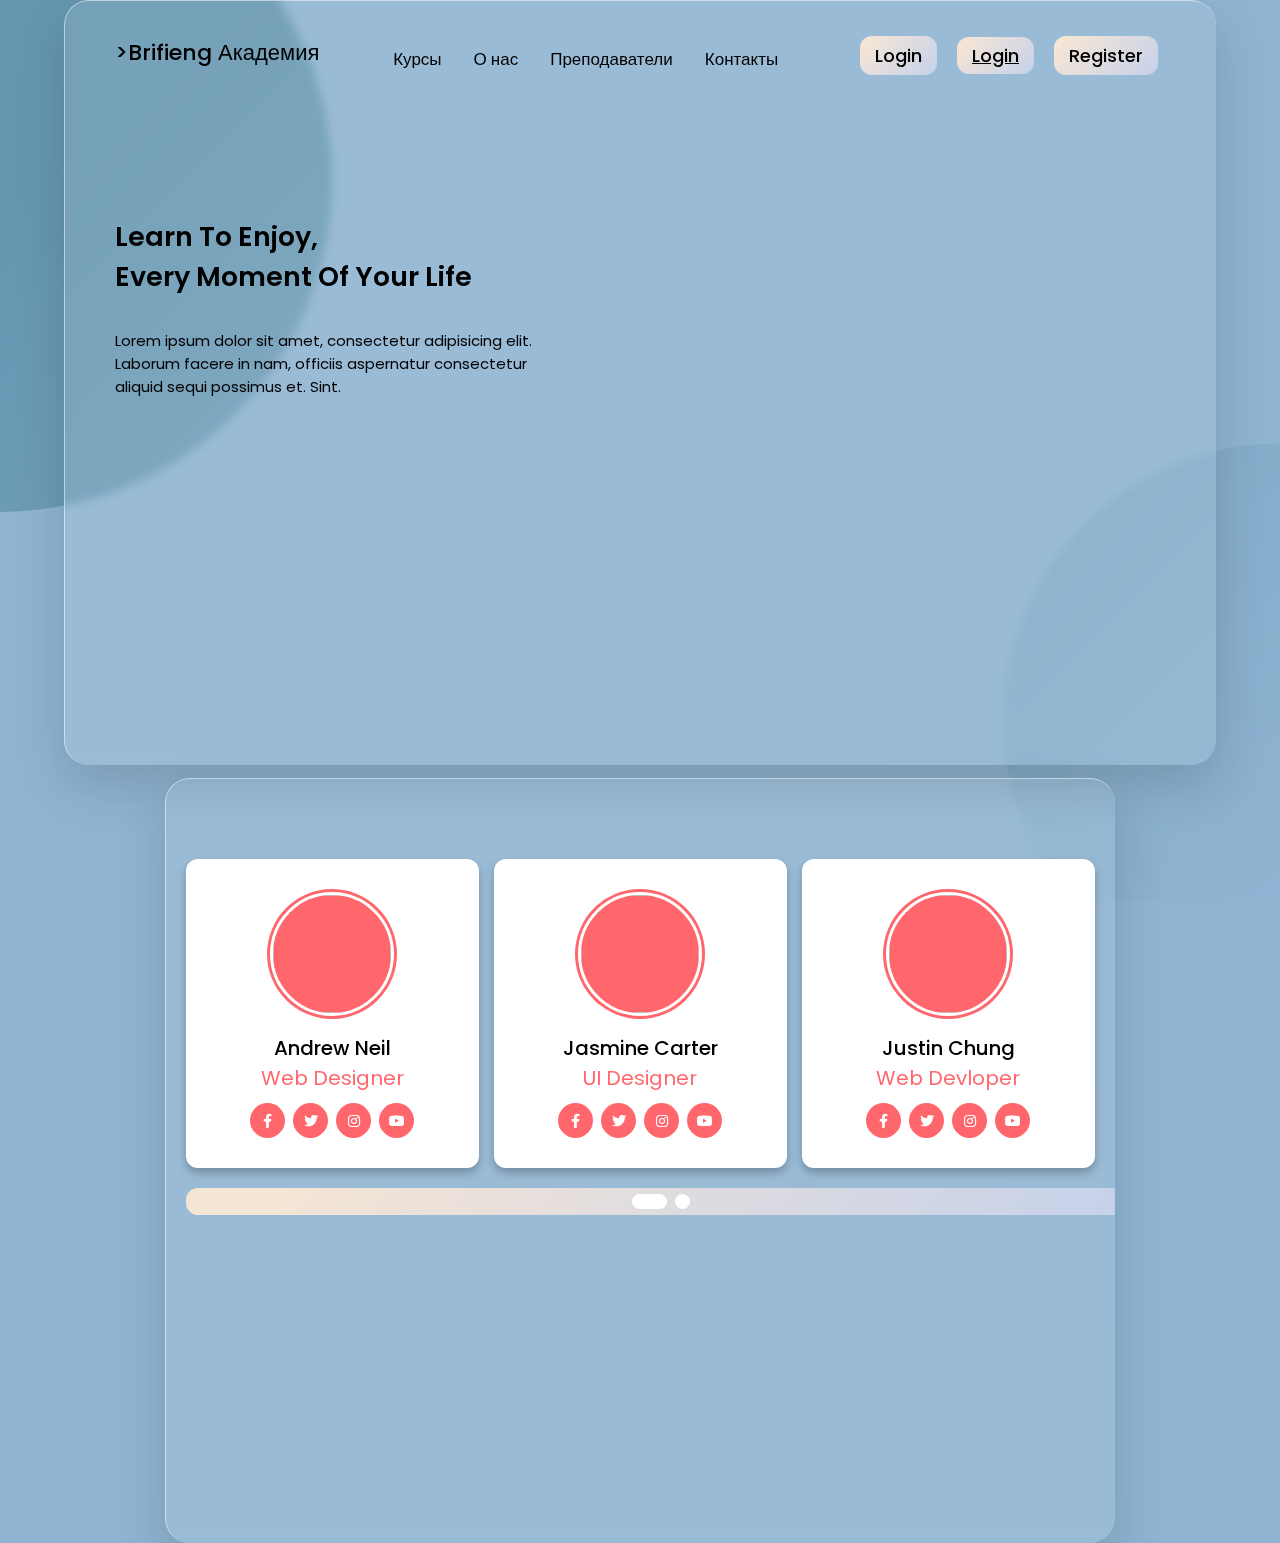
==== index.html @ 3c08ed1f "Add files via upload" ====
<!DOCTYPE html>
<html lang="ru" dir="ltr">
  <head>
    <meta charset="UTF-8">
    <title> Briefing Academy | CodingLab </title>
    <link rel="stylesheet" href="style-of-main.css">
    <link rel="stylesheet" href="style-of-card.css">
    <link rel="stylesheet" href="https://cdnjs.cloudflare.com/ajax/libs/font-awesome/5.15.2/css/all.min.css"/>
     <meta name="viewport" content="width=device-width, initial-scale=1.0">
   </head>
<body>

  <header>
    <nav class="navbar">
      <div class="logo"><a href="">>Brifieng Академия</a></div>
      <ul class="menu">
        <li><a href="#">Курсы</a></li>
        <li><a href="#">О нас</a></li>
        <li><a href="#">Преподаватели</a></li>
        <li><a href="#">Контакты</a></li>
      </ul>
      <div class="buttons">
        <input type="button" value="Login">
        <a href="login.html" class="button">Login</a>
        <input type="button" value="Register">
      </div>
    </nav>
    <div class="text-content">
      <h2>Learn To Enjoy,<br>Every Moment Of Your Life</h2>
      <p>Lorem ipsum dolor sit amet, consectetur adipisicing elit. Laborum facere in nam, officiis aspernatur consectetur aliquid sequi possimus et. Sint.</p>
    </div>
  </header>
  
  <div class="container">
    <input type="radio" name="dot" id="one">
    <input type="radio" name="dot" id="two">
    <div class="main-card">
      <div class="cards">
        <div class="card">
         <div class="content">
           <div class="img">
            <img src="image-teach/bogdan.jpg" alt="">
           </div>
           <div class="details">
             <div class="name">Andrew Neil</div>
             <div class="job">Web Designer</div>
           </div>
           <div class="media-icons">
             <a href="#"><i class="fab fa-facebook-f"></i></a>
             <a href="#"><i class="fab fa-twitter"></i></a>
             <a href="#"><i class="fab fa-instagram"></i></a>
             <a href="#"><i class="fab fa-youtube"></i></a>
           </div>
         </div>
        </div>
        <div class="card">
         <div class="content">
           <div class="img">
            <img src="image-teach/ilyas.jpg" alt="">
           </div>
           <div class="details">
             <div class="name">Jasmine Carter</div>
             <div class="job">UI Designer</div>
           </div>
           <div class="media-icons">
             <a href="#"><i class="fab fa-facebook-f"></i></a>
             <a href="#"><i class="fab fa-twitter"></i></a>
             <a href="#"><i class="fab fa-instagram"></i></a>
             <a href="#"><i class="fab fa-youtube"></i></a>
           </div>
         </div>
        </div>
        <div class="card">
         <div class="content">
           <div class="img">
            <img src="images/img3.jpg" alt="">
           </div>
           <div class="details">
             <div class="name">Justin Chung</div>
             <div class="job">Web Devloper</div>
           </div>
           <div class="media-icons">
             <a href="#"><i class="fab fa-facebook-f"></i></a>
             <a href="#"><i class="fab fa-twitter"></i></a>
             <a href="#"><i class="fab fa-instagram"></i></a>
             <a href="#"><i class="fab fa-youtube"></i></a>
           </div>
         </div>
        </div>
      </div>
      <div class="cards">
        <div class="card">
         <div class="content">
           <div class="img">
             <img src="images/img4.jpg" alt="">
           </div>
           <div class="details">
             <div class="name">Appolo Reef</div>
             <div class="job">Web Designer</div>
           </div>
           <div class="media-icons">
             <a href="#"><i class="fab fa-facebook-f"></i></a>
             <a href="#"><i class="fab fa-twitter"></i></a>
             <a href="#"><i class="fab fa-instagram"></i></a>
             <a href="#"><i class="fab fa-youtube"></i></a>
           </div>
         </div>
        </div>
        <div class="card">
         <div class="content">
           <div class="img">
             -<img src="images/img5.jpg" alt="">
           </div>
           <div class="details">
             <div class="name">Adrina Calvo</div>
             <div class="job">UI Designer</div>
           </div>
           <div class="media-icons">
             <a href="#"><i class="fab fa-facebook-f"></i></a>
             <a href="#"><i class="fab fa-twitter"></i></a>
             <a href="#"><i class="fab fa-instagram"></i></a>
             <a href="#"><i class="fab fa-youtube"></i></a>
           </div>
         </div>
        </div>
        <div class="card">
         <div class="content">
           <div class="img">
             <img src="images/img6.jpeg" alt="">
           </div>
           <div class="details">
             <div class="name">Nicole Lewis</div>
             <div class="job">Web Devloper</div>
           </div>
           <div class="media-icons">
             <a href="#"><i class="fab fa-facebook-f"></i></a>
             <a href="#"><i class="fab fa-twitter"></i></a>
             <a href="#"><i class="fab fa-instagram"></i></a>
             <a href="#"><i class="fab fa-youtube"></i></a>
           </div>
         </div>
        </div>
      </div>
    </div>
    <div class="button">
      <label for="one" class=" active one"></label>
      <label for="two" class="two"></label>
    </div>
  </div>
</body>
</html>
---- style-of-main.css ----
@import url('https://fonts.googleapis.com/css2?family=Poppins:wght@200;300;400;500;600;700&display=swap');
*{
  margin: 0;
  padding: 0;
  box-sizing: border-box;
  font-family: 'Poppins',sans-serif;
  transition: all 0.3s ease;
}

body{
  scroll-behavior: auto;
  overflow-y: scroll;
  height: 100%;
  width: 100%;
  display: flex;
  flex-direction: column;
  flex: auto;
  background-image: linear-gradient( 135deg, #8fb4d2  10%, #8FB4D1 100%);
  overflow: auto;
}
::selection{
  color: #f2f2f2;
  background: #8FB4D4;
}
body::before,
body::after{
  content: '';
  position: absolute;
  left: 0;
  top: 0;
  height: 100%;
  width: 100%;
}
body::before{
  clip-path: circle(30% at left 20%);
  opacity: 0.4;
  background-image: linear-gradient( 135deg, #276A7E 10%, #8FB4D4 100%);
}
body::after{
  opacity: 0.4;
  clip-path: circle(25% at right 80%);
  background-image: linear-gradient( 135deg, #276A7E 10%, #8FB4D4 100%);
}
header{
  height: 85vh;
  width: 90%;
  background: rgba(255, 255, 255, 0.1);
  box-shadow: 0 20px 50px rgba(0, 0, 0, 0.15);
  border-top: 1px solid rgba(255, 255, 255, 0.5);
  border-left: 1px solid rgba(255, 255, 255, 0.5);
  backdrop-filter: blur(5px);
  z-index: 10;
  border-radius: 25px;
  margin: auto;
  position: relative;
}
header .navbar{
  margin: auto;
  width: 100%;
  padding: 35px 50px;
  border-radius: 25px;
  justify-content: space-between;
  align-items: start;
  display: flex;
  flex-direction: row;
}
.navbar .menu{
  display: flex;
  flex-wrap: wrap;
}
.navbar .logo a{
  text-decoration: none;
  font-size: 22px;
  color: #000;
  font-weight: 500;
}
.navbar .menu li{
  list-style: none;
  margin: 0 6px;
  float: right;
}
.navbar .menu a{
  color: #000;
  text-decoration: none;
  font-size: 17px;
  font-weight: 500;
  transition: all 0.3s ease;
  display: block;
  padding: 10px;
}
.navbar .menu a:hover{
  color: #f2f2f2;
}
.navbar .buttons input{
  outline: none;
  color: #000;
  font-size: 18px;
  font-weight: 500;
  border-radius: 12px;
  padding: 6px 15px;
  border: none;
  margin: 0 8px;
  cursor: pointer;
  transition: all 0.3s ease;
  background-image: linear-gradient( 135deg, #F5E5D5  10%, #C5D1EB 100%);
}
.navbar .buttons input:hover{
  transform: scale(0.97);
}

.button {
  outline: none;
  color: #000;
  font-size: 18px;
  font-weight: 500;
  border-radius: 12px;
  padding: 6px 15px;
  border: none;
  margin: 0 8px;
  cursor: pointer;
  transition: all 0.3s ease;
  background-image: linear-gradient( 135deg, #F5E5D5  10%, #C5D1EB 100%);
  }

 header .text-content{
   width: 40%;
   margin: 100px 0 0 50px;
 }
.text-content h2{
  font-size: 27px;
  font-weight: 600;
}
.text-content p{
  font-size: 15px;
  margin-top: 32px;
  margin-bottom: 32px;
}

@media (max-width:850px) {
  header .navbar{
    flex-direction: column;
    align-items: center;
    justify-content: center;
    padding: 15px 5px;
  }
  .navbar .menu {
    margin: 24px 0 24px 0;
  }
  header .text-content{
    margin: 30px 0 0 20px ;
    width: 70%;
  }
  header .text-content h2{
    font-size: 20px;
  }
}
@media (max-width:410px) {
  header{
    height: 100vh;
    width: 100%;
    border-radius: 0px;
  }
  header .navbar{
    padding: 15px 10px;
}
}
---- style-of-card.css ----
.container{
  align-items: center;
  max-width: 950px;
  overflow: hidden;
  padding: 80px 0;
  height: 85vh;
  width: 90%;
  background: rgba(255, 255, 255, 0.1);
  box-shadow: 0 20px 50px rgba(0, 0, 0, 0.15);
  border-top: 1px solid rgba(255, 255, 255, 0.5);
  border-left: 1px solid rgba(255, 255, 255, 0.5);
  backdrop-filter: blur(5px);
  z-index: 12;
  border-radius: 25px;
  margin: auto;
  margin-top: 1%;
  position: relative;
}
.container .main-card{
  display: flex;
  justify-content: space-evenly;
  width: 200%;
  transition: 1s;
}
#two:checked ~ .main-card{
  margin-left: -100%;
}
.container .main-card .cards{
  width: calc(100% / 2 - 10px);
  display: flex;
  flex-wrap: wrap;
  margin: 0 20px;
  justify-content: space-between;
}
.main-card .cards .card{
  width: calc(100% / 3 - 10px);
  background: #fff;
  border-radius: 12px;
  padding: 30px;
  box-shadow: 0 5px 10px rgba(0, 0, 0, 0.25);
  transition: all 0.4s ease;
}
.main-card .cards .card:hover{
  transform: translateY(-15px);
}
.cards .card .content{
  width: 100%;
  display: flex;
  flex-direction: column;
  justify-content: center;
  align-items: center;
  text-align: center;
}
.cards .card .content .img{
  height: 130px;
  width: 130px;
  border-radius: 50%;
  padding: 3px;
  background: #FF676D;
  margin-bottom: 14px;
}
.card .content .img img{
  height: 100%;
  width: 100%;
  border: 3px solid #ffff;
  border-radius: 50%;
  object-fit: cover;
}
.card .content .name{
  font-size: 20px;
  font-weight: 500;
}
.card .content .job{
  font-size: 20px;
  color: #FF676D;
}
.card .content .media-icons{
  margin-top: 10px;
  display: flex;

}
.media-icons a{
  text-align: center;
  line-height: 33px;
  height: 35px;
  width: 35px;
  margin: 0 4px;
  font-size: 14px;
  color: #FFF;
  border-radius: 50%;
  border: 2px solid transparent;
  background: #FF676D;
  transition: all 0.3s ease;
}
.media-icons a:hover{
  color: #FF676D;
  background-color: #fff;
  border-color: #FF676D;
}
 .container .button{
  width: 100%;
  display: flex;
  justify-content: center;
  margin: 20px;
}
.button label{
  height: 15px;
  width: 15px;
  border-radius: 20px;
  background: #fff;
  margin: 0 4px;
  cursor: pointer;
  transition: all 0.5s ease;
}
.button label.active{
  width: 35px;
}
#one:checked ~ .button .one{
  width: 35px;
}
#one:checked ~ .button .two{
  width: 15px;
}
#two:checked ~ .button .one{
  width: 15px;
}
#two:checked ~ .button .two{
  width: 35px;
}
input[type="radio"]{
  display: none;
}
@media (max-width: 768px) {
  .main-card .cards .card{
    margin: 20px 0 10px 0;
    width: calc(100% / 2 - 10px);
  }
}
@media (max-width: 600px) {
  .main-card .cards .card{
    /* margin: 20px 0 10px 0; */
    width: 100%;
  }
}
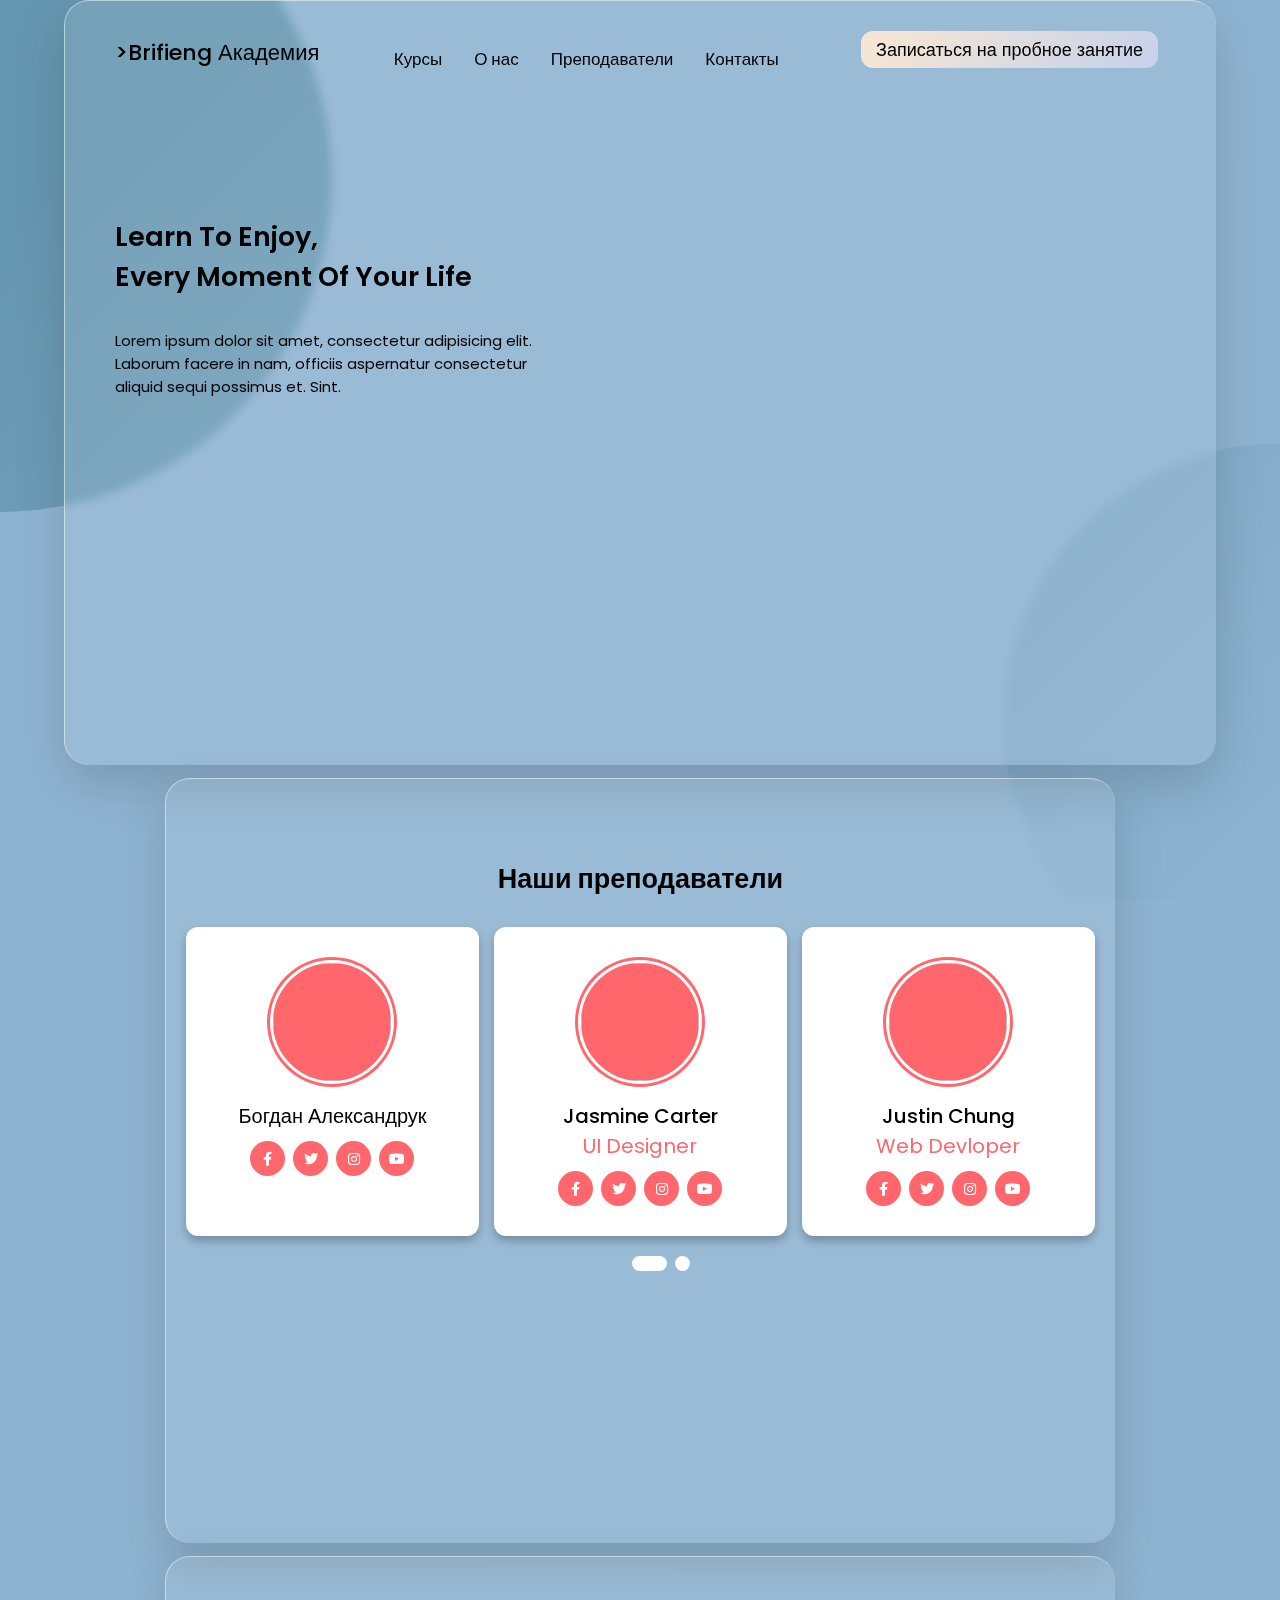
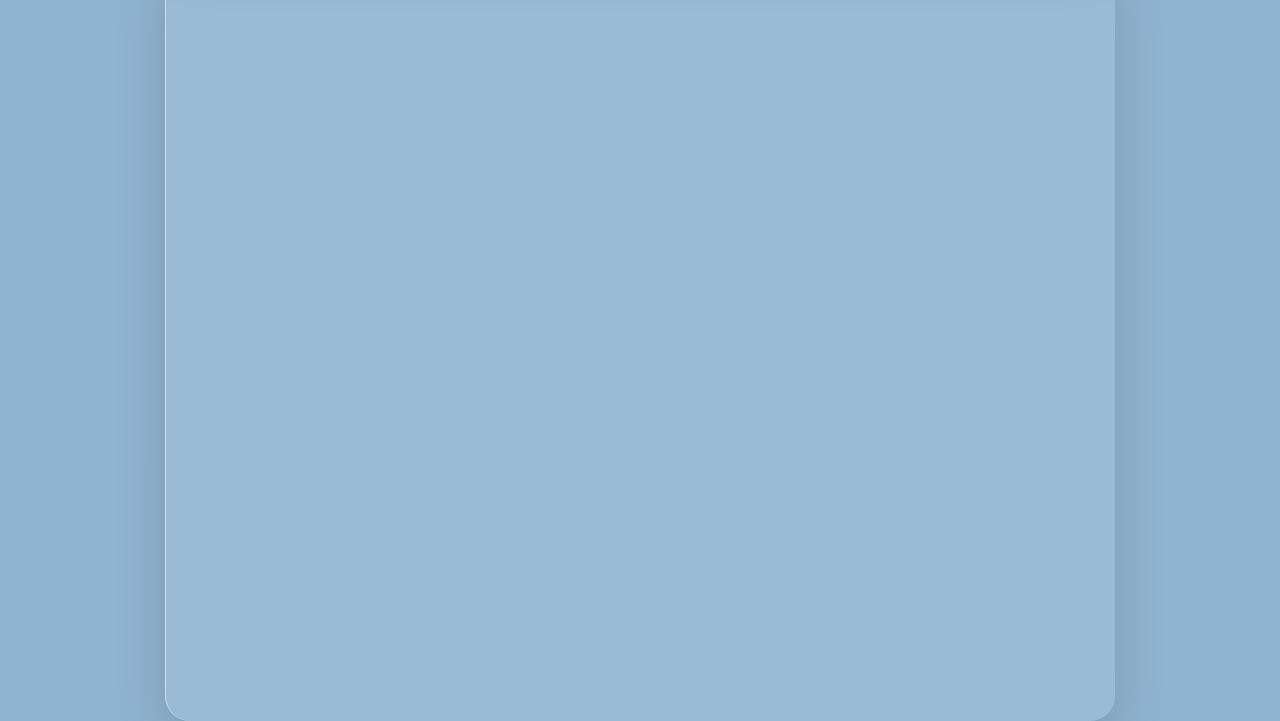
==== commit 7c2f2292: "Add files via upload" ====
--- a/index.html
+++ b/index.html
@@ -20,9 +20,9 @@
         <li><a href="#">Контакты</a></li>
       </ul>
       <div class="buttons">
-        <input type="button" value="Login">
-        <a href="login.html" class="button">Login</a>
-        <input type="button" value="Register">
+        <!--<a href="login.html" class="button">Login</a>
+        <input type="button" value="Register"> -->
+        <a href="reg.html" class="button">Записаться на пробное занятие</a>
       </div>
     </nav>
     <div class="text-content">
@@ -32,8 +32,11 @@
   </header>
   
   <div class="container">
-    <input type="radio" name="dot" id="one">
-    <input type="radio" name="dot" id="two">
+    <!--<input type="radio" name="dot" id="one">
+    <input type="radio" name="dot" id="two">-->
+    <div class="text-content">
+      <h3>Наши преподаватели</h3>
+    </div>
     <div class="main-card">
       <div class="cards">
         <div class="card">
@@ -42,8 +45,8 @@
             <img src="image-teach/bogdan.jpg" alt="">
            </div>
            <div class="details">
-             <div class="name">Andrew Neil</div>
-             <div class="job">Web Designer</div>
+             <div class="name">Богдан Александрук</div>
+             <div class="job"></div>
            </div>
            <div class="media-icons">
              <a href="#"><i class="fab fa-facebook-f"></i></a>
@@ -142,10 +145,13 @@
         </div>
       </div>
     </div>
-    <div class="button">
+    <div class="button1">
       <label for="one" class=" active one"></label>
       <label for="two" class="two"></label>
     </div>
   </div>
+  <div class="container">
+
+  </div>
 </body>
 </html>--- a/style-of-main.css
+++ b/style-of-main.css
@@ -120,6 +120,7 @@
   cursor: pointer;
   transition: all 0.3s ease;
   background-image: linear-gradient( 135deg, #F5E5D5  10%, #C5D1EB 100%);
+  text-decoration: none;
   }
 
  header .text-content{
@@ -129,6 +130,13 @@
 .text-content h2{
   font-size: 27px;
   font-weight: 600;
+}
+.text-content h3{
+  font-size: 27px;
+  font-weight: 600;
+  display: flex;
+  align-items: center;
+  position: relative;
 }
 .text-content p{
   font-size: 15px;
--- a/style-of-card.css
+++ b/style-of-card.css
@@ -1,6 +1,6 @@
 
 .container{
-  align-items: center;
+  align-items:center;
   max-width: 950px;
   overflow: hidden;
   padding: 80px 0;
@@ -11,12 +11,22 @@
   border-top: 1px solid rgba(255, 255, 255, 0.5);
   border-left: 1px solid rgba(255, 255, 255, 0.5);
   backdrop-filter: blur(5px);
-  z-index: 12;
+  z-index: 10;
   border-radius: 25px;
   margin: auto;
   margin-top: 1%;
   position: relative;
 }
+.container .text-content h3{
+  display: flex;
+  justify-content:center;
+  align-self: center;
+  position: relative;
+  margin-bottom: 3%;
+  font-size: 27px;
+  font-weight: 600;
+}
+
 .container .main-card{
   display: flex;
   justify-content: space-evenly;
@@ -98,13 +108,13 @@
   background-color: #fff;
   border-color: #FF676D;
 }
- .container .button{
+ .container .button1{
   width: 100%;
   display: flex;
   justify-content: center;
   margin: 20px;
 }
-.button label{
+.button1 label{
   height: 15px;
   width: 15px;
   border-radius: 20px;
@@ -113,19 +123,19 @@
   cursor: pointer;
   transition: all 0.5s ease;
 }
-.button label.active{
+.button1 label.active{
   width: 35px;
 }
-#one:checked ~ .button .one{
+#one:checked ~ .button1 .one{
   width: 35px;
 }
-#one:checked ~ .button .two{
+#one:checked ~ .button1 .two{
   width: 15px;
 }
-#two:checked ~ .button .one{
+#two:checked ~ .button1 .one{
   width: 15px;
 }
-#two:checked ~ .button .two{
+#two:checked ~ .button1 .two{
   width: 35px;
 }
 input[type="radio"]{
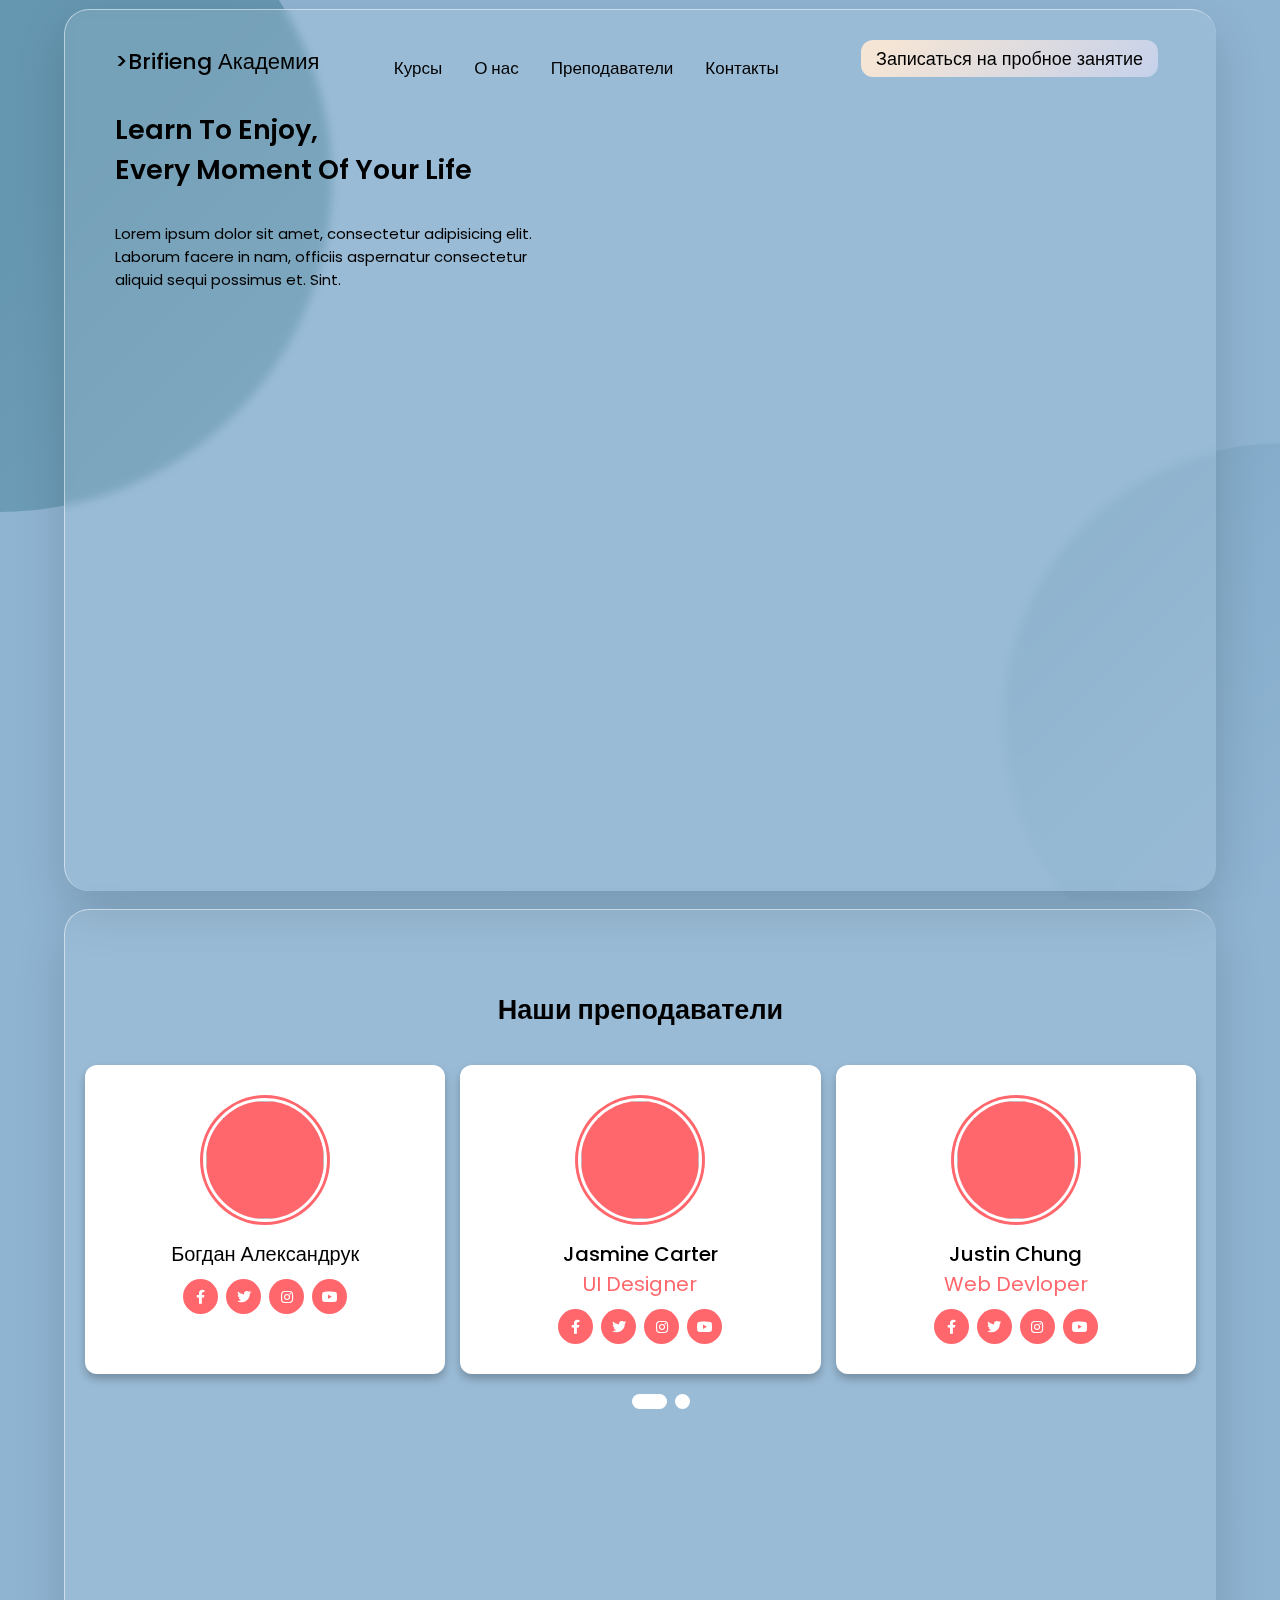
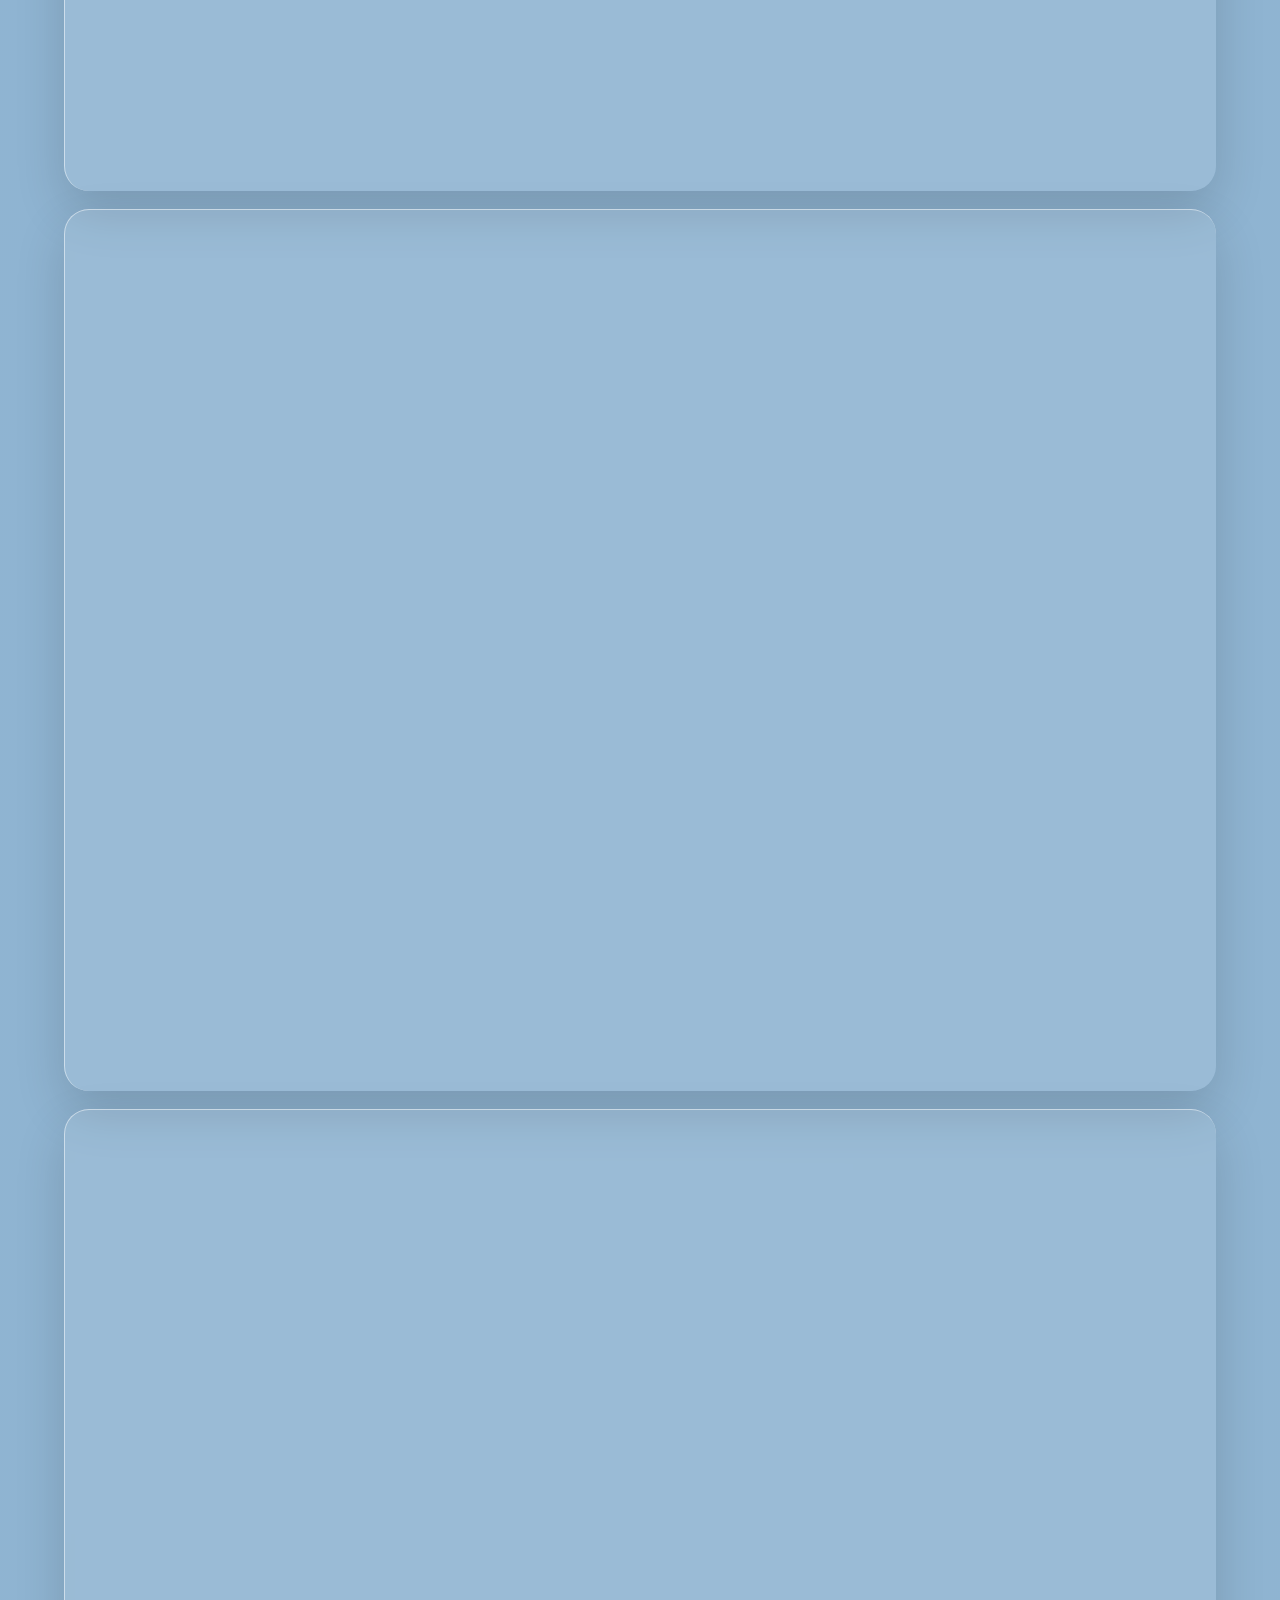
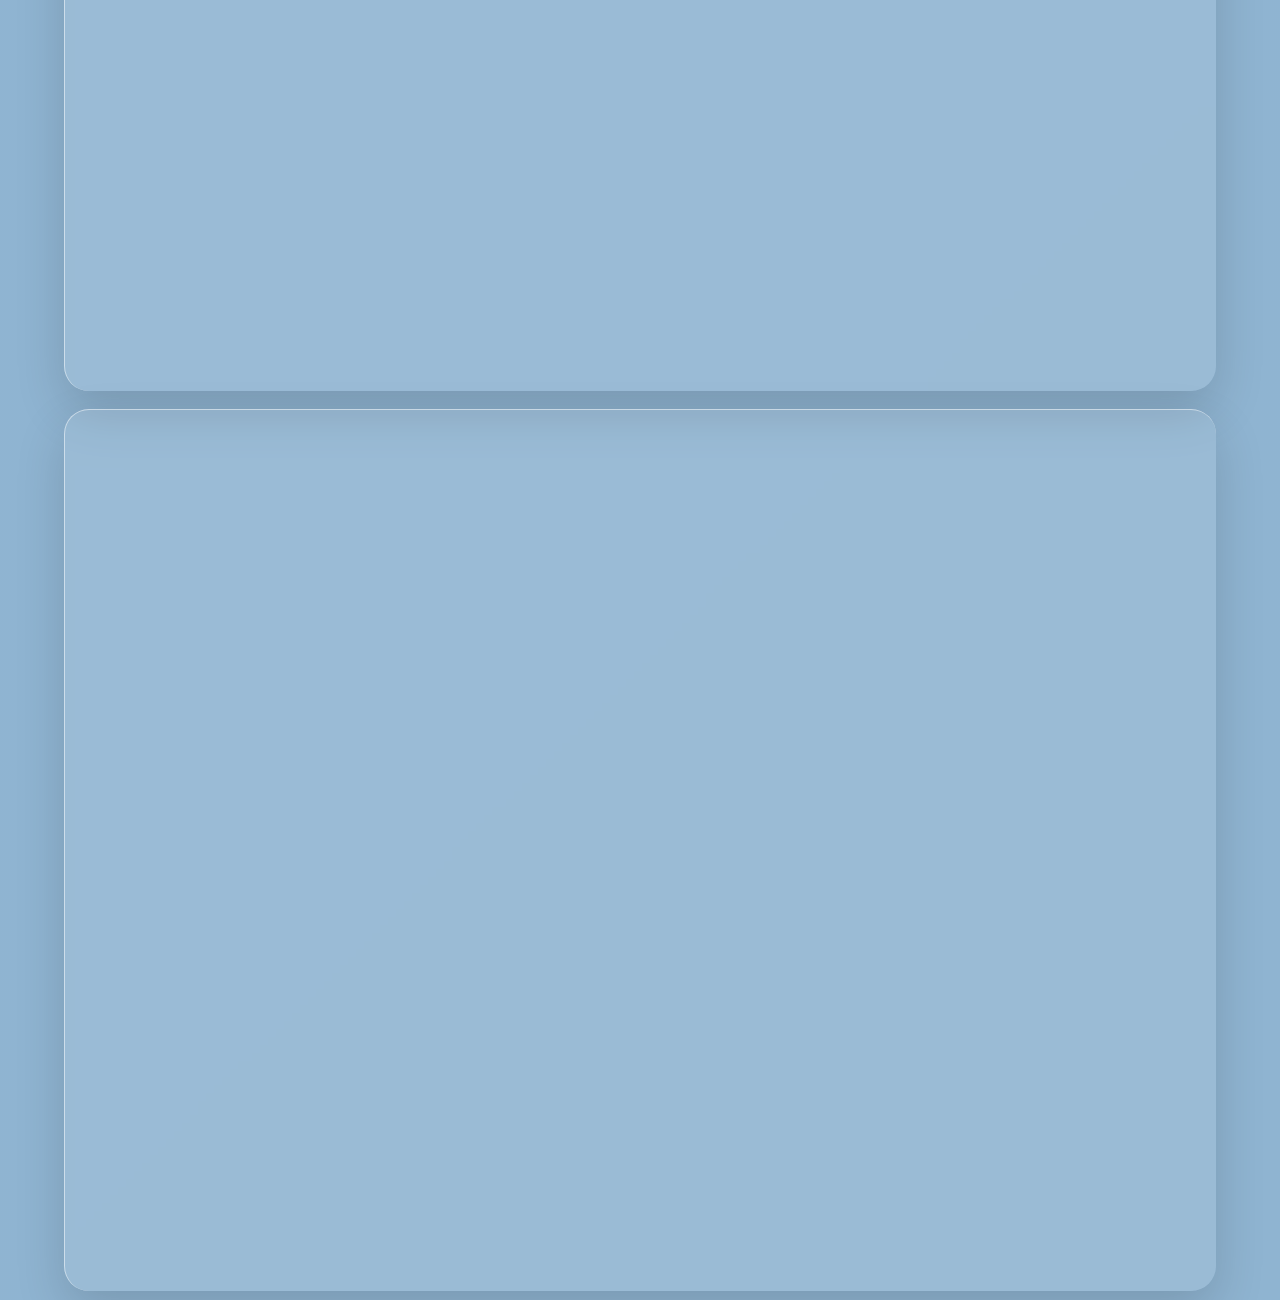
==== commit 2095022a: "header" ====
--- a/index.html
+++ b/index.html
@@ -2,7 +2,7 @@
 <html lang="ru" dir="ltr">
   <head>
     <meta charset="UTF-8">
-    <title> Briefing Academy | CodingLab </title>
+    <title> Briefing Academy</title>
     <link rel="stylesheet" href="style-of-main.css">
     <link rel="stylesheet" href="style-of-card.css">
     <link rel="stylesheet" href="https://cdnjs.cloudflare.com/ajax/libs/font-awesome/5.15.2/css/all.min.css"/>
@@ -14,10 +14,10 @@
     <nav class="navbar">
       <div class="logo"><a href="">>Brifieng Академия</a></div>
       <ul class="menu">
-        <li><a href="#">Курсы</a></li>
-        <li><a href="#">О нас</a></li>
-        <li><a href="#">Преподаватели</a></li>
-        <li><a href="#">Контакты</a></li>
+        <li><a href="#courses">Курсы</a></li>
+        <li><a href="#about">О нас</a></li>
+        <li><a href="#teachers">Преподаватели</a></li>
+        <li><a href="#contacts">Контакты</a></li>
       </ul>
       <div class="buttons">
         <!--<a href="login.html" class="button">Login</a>
@@ -31,7 +31,7 @@
     </div>
   </header>
   
-  <div class="container">
+  <div id ="courses" class="container">
     <!--<input type="radio" name="dot" id="one">
     <input type="radio" name="dot" id="two">-->
     <div class="text-content">
@@ -150,8 +150,48 @@
       <label for="two" class="two"></label>
     </div>
   </div>
-  <div class="container">
+  <div id ="about" class="container">
 
   </div>
+  <div id ="teachers" class="container">
+
+  </div>
+  <div id ="contacts" class="container">
+
+  </div>
+  <script>
+      window.addEventListener('scroll', function() {
+        var container = document.querySelector('.container');
+        var scrollPercentage = (window.scrollY / (document.documentElement.scrollHeight - window.innerHeight)) * 100;
+        container.style.background = 'linear-gradient(135deg, #000 10%, #8FB4D1 100%) ' + scrollPercentage + '%';
+      });
+      var menuItems = document.querySelectorAll('li');
+
+      menuItems.forEach(function(item) {
+        item.addEventListener('click', function(event) {
+          event.preventDefault();
+          var target = this.querySelector('a').getAttribute('href');
+          var targetElement = document.querySelector(target);
+          targetElement.scrollIntoView({ behavior: 'smooth' });
+        });
+      });
+      window.addEventListener('scroll', function() {
+        var navbar = document.querySelector('.navbar');
+        var header = document.querySelector('header');
+        var scrollPosition = window.pageYOffset;
+  
+        if (scrollPosition > 0) {
+          navbar.classList.add('scroll');
+        } else {
+          navbar.classList.remove('scroll');
+        }
+
+        if (scrollPosition > 0) {
+          header.classList.add('scroll');
+        } else {
+          header.classList.remove('scroll');
+        }
+      });
+    </script>
 </body>
 </html>--- a/style-of-main.css
+++ b/style-of-main.css
@@ -42,7 +42,7 @@
   background-image: linear-gradient( 135deg, #276A7E 10%, #8FB4D4 100%);
 }
 header{
-  height: 85vh;
+  height: 98vh;
   width: 90%;
   background: rgba(255, 255, 255, 0.1);
   box-shadow: 0 20px 50px rgba(0, 0, 0, 0.15);
@@ -52,9 +52,20 @@
   z-index: 10;
   border-radius: 25px;
   margin: auto;
+  margin-top: 1vh;
+  margin-bottom: 1vh;
   position: relative;
 }
-header .navbar{
+header.scroll{
+  background: rgba(255, 255, 255, 1);
+  height: 20vh;
+  z-index: 100;
+  width: 100%;
+  position: fixed;
+
+  transform: translateY(-100%);
+}
+.navbar{
   margin: auto;
   width: 100%;
   padding: 35px 50px;
@@ -63,6 +74,18 @@
   align-items: start;
   display: flex;
   flex-direction: row;
+  position: fixed;
+}
+.navbar {
+  position: fixed;
+  top: 0;
+  left: 0;
+  width: 100%;
+  transition: transform 0.3s ease-in-out;
+}
+
+.navbar.scroll {
+  transform: translateY(-100%);
 }
 .navbar .menu{
   display: flex;
--- a/style-of-card.css
+++ b/style-of-card.css
@@ -1,10 +1,9 @@
 
 .container{
   align-items:center;
-  max-width: 950px;
   overflow: hidden;
   padding: 80px 0;
-  height: 85vh;
+  height: 98vh;
   width: 90%;
   background: rgba(255, 255, 255, 0.1);
   box-shadow: 0 20px 50px rgba(0, 0, 0, 0.15);
@@ -14,7 +13,8 @@
   z-index: 10;
   border-radius: 25px;
   margin: auto;
-  margin-top: 1%;
+  margin-top: 1vh;
+  margin-bottom: 1vh;
   position: relative;
 }
 .container .text-content h3{
